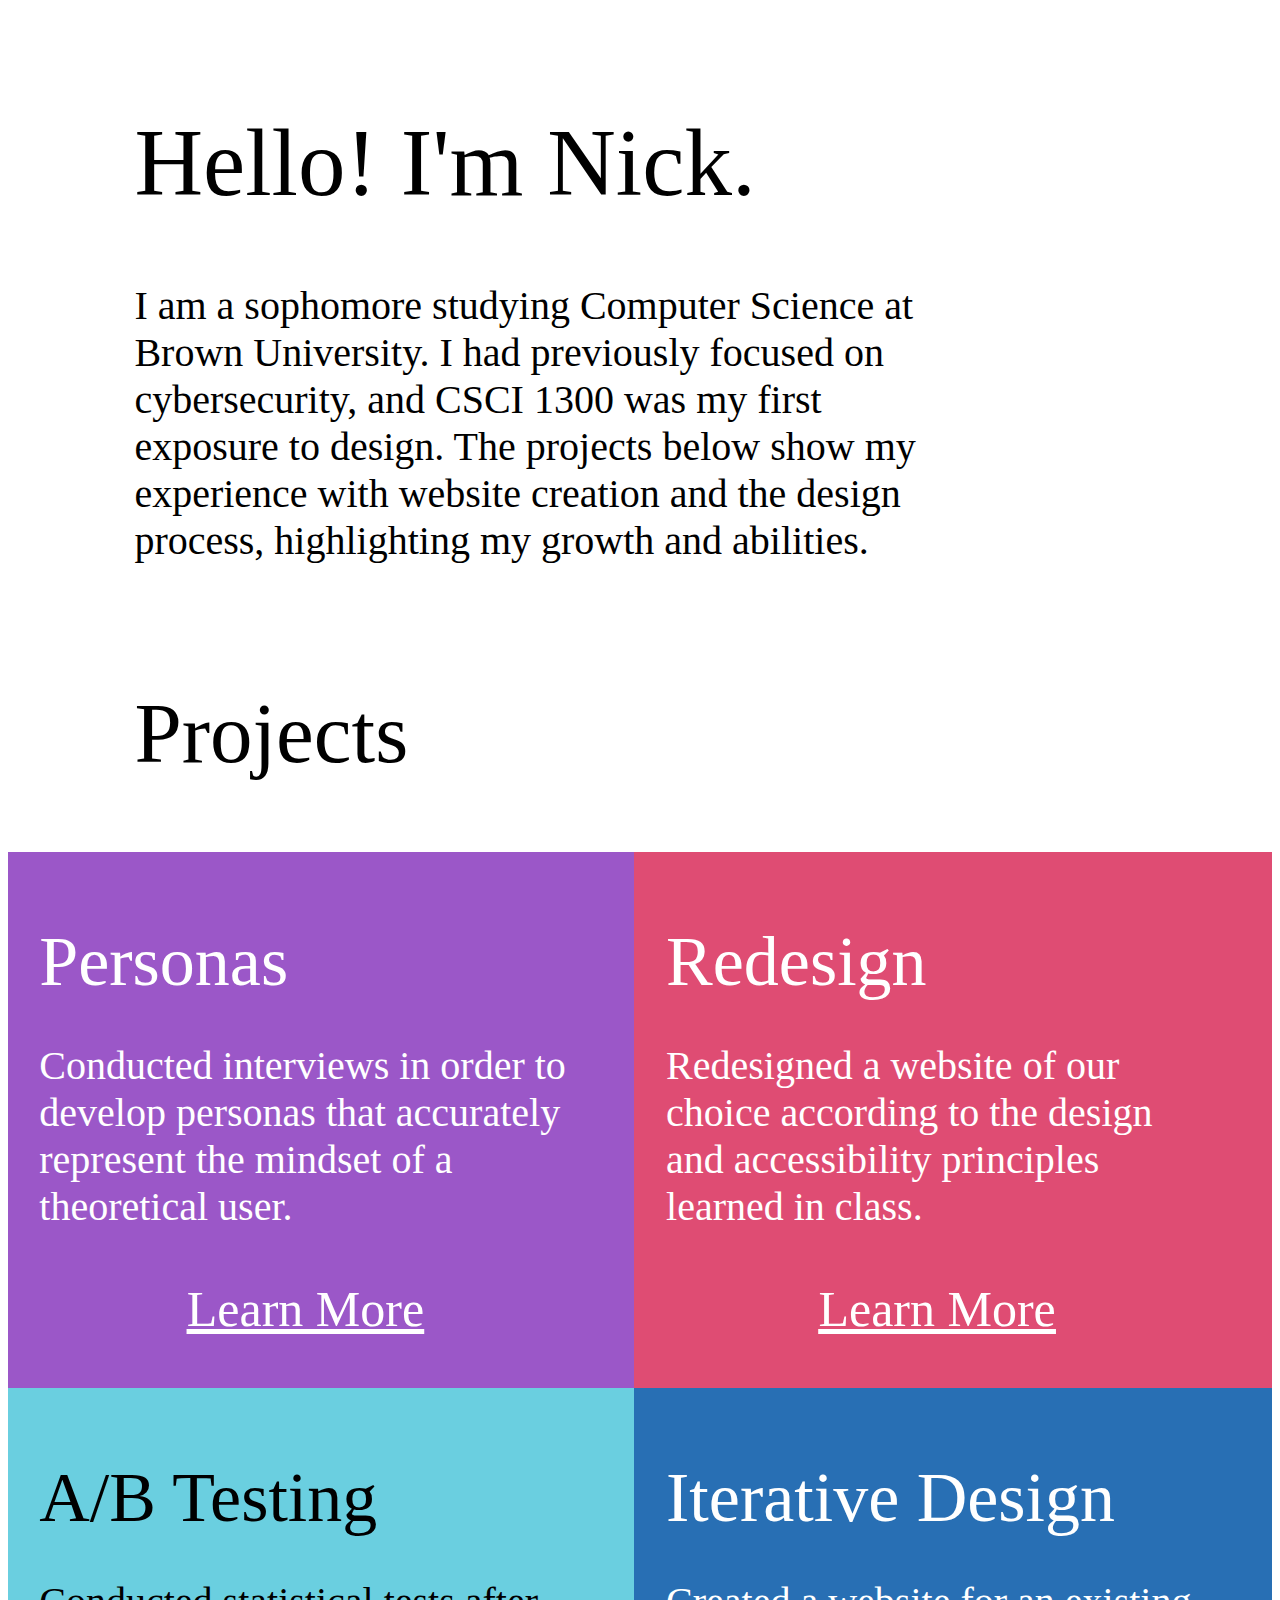
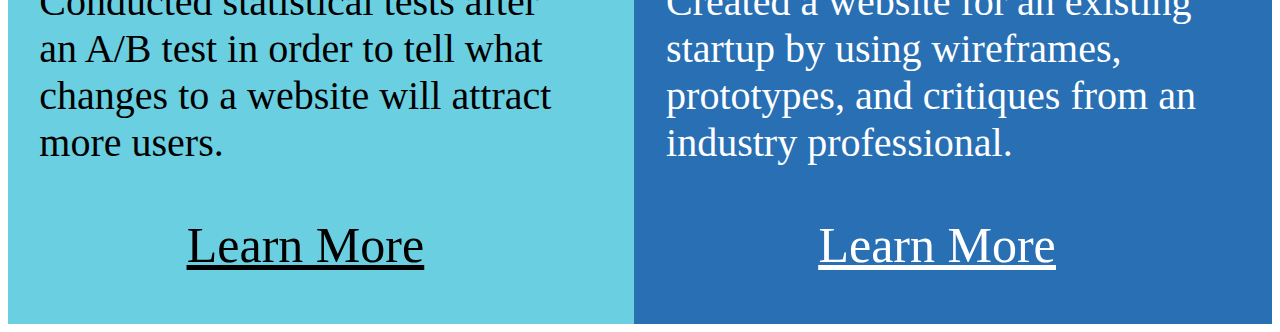
==== index.html @ 731287fe "Completed Project" ====
<!doctype html>

<html>

<head>
  <title>Portfolio</title>
  <link rel="stylesheet" href="css/index.css">
  <!-- TODO: add additional links here! e.g. fonts, icons, more stylesheets, etc. -->
  <meta content="width=device-width, initial-scale=1" name="viewport" />
</head>

<body>
  <div class="About">
    <h1 class="notBold">Hello! I'm Nick.</h1>
    <p> I am a sophomore studying Computer Science at Brown University. I had previously focused on cybersecurity, and
      CSCI 1300 was my first exposure to design. The projects below show my experience with website creation
      and the design process, highlighting my growth and abilities.
    </p>
  </div>
  <h2 class="notBold">Projects</h2>
  <div class="Projects" id="projects">
    <div class="ProjectCard" id="Project1">
      <div class="cardContents">
        <h3 class="notBold whiteText">Personas</h3>
        <p class="whiteText">Conducted interviews in order to develop personas that accurately represent the mindset of
          a
          theoretical user.</p>
        <div class="links">
          <h4 class="notBold"><a class="whiteText" href="personas.html"><u>Learn More</u></a></h4>
        </div>
      </div>
    </div>
    <div class="ProjectCard" id="Project2">
      <div class="cardContents">
        <h3 class="notBold whiteText">Redesign</h3>
        <p class="whiteText">Redesigned a website of our choice according to the design and accessibility principles
          learned in class.</p>
        <div class="links">
          <h4 class="notBold"><a class="whiteText" href="redesign.html"><u>Learn More</u></a></h4>
        </div>
      </div>
    </div>
    <div class="ProjectCard" id="Project3">
      <div class="cardContents">
        <h3 class="notBold">A/B Testing</h3>
        <p>Conducted statistical tests after an A/B test in order to tell what changes to a website will attract more
          users.</p>
        <div class="links">
          <h4 class="notBold"><a class="blackText" href="testing.html"><u>Learn More</u></a></h4>
        </div>
      </div>
    </div>
    <div class="ProjectCard" id="Project4">
      <div class="cardContents">
        <h3 class="notBold whiteText">Iterative Design</h3>
        <p class="whiteText">Created a website for an existing startup by using wireframes, prototypes, and critiques
          from
          an industry professional.</p>
        <div class="links">
          <h4 class="notBold"><a class="whiteText" href="iterative.html"><u>Learn More</u></a></h4>
        </div>
      </div>
    </div>
  </div>

</body>

</html>
---- css/index.css ----
body {
    display: flex;
    flex-direction: column;
    font-family: Georgia, 'Times New Roman', Times, serif;
}

.About{
    margin-left: 10%;
    margin-right: 25%;
}

h1{
    margin-top: 100px;
    font-size: 95px;
}

h2{
    margin-left: 10%;
    margin-right: 25%;
    margin-top: 80px;
    font-size: 85px;
}

h3{
    font-size: 70px;
    margin-bottom: 10px;
}

p{
    font-size: 40px;
}

a{
    font-size: 50px;
}

h4{
    margin-top: 10px;
    margin-bottom: 50px;
}

.links{
    display:flex;
    flex-direction: column;
    text-align: center;
}

.notBold{
    font-weight: normal;
}

.cardContents{
    margin-left: 5%;
    margin-right: 10%;
}

.Projects{
    display: grid;
}

.ProjectCart{
    display: inline-grid;
    width: 50%;
}

.whiteText{
    color: white;
}

.blackText{
    color: black;
}

#Project1{
    grid-column-start: 1;
    grid-column-end: 2;
    grid-row-start: 1;
    grid-row-end: 2;
    background-color: #9B57C8
}

#Project2{
    grid-column-start: 2;
    grid-column-end: 3;
    grid-row-start: 1;
    grid-row-end: 2;
    background-color: #DF4C73;
}

#Project3{
    grid-column-start: 1;
    grid-column-end: 2;
    grid-row-start: 2;
    grid-row-end: 3;
    background-color: #6ACFE0;
}

#Project4{
    grid-column-start: 2;
    grid-column-end: 3;
    grid-row-start: 2;
    grid-row-end: 3;
    background-color: #286FB4;
}
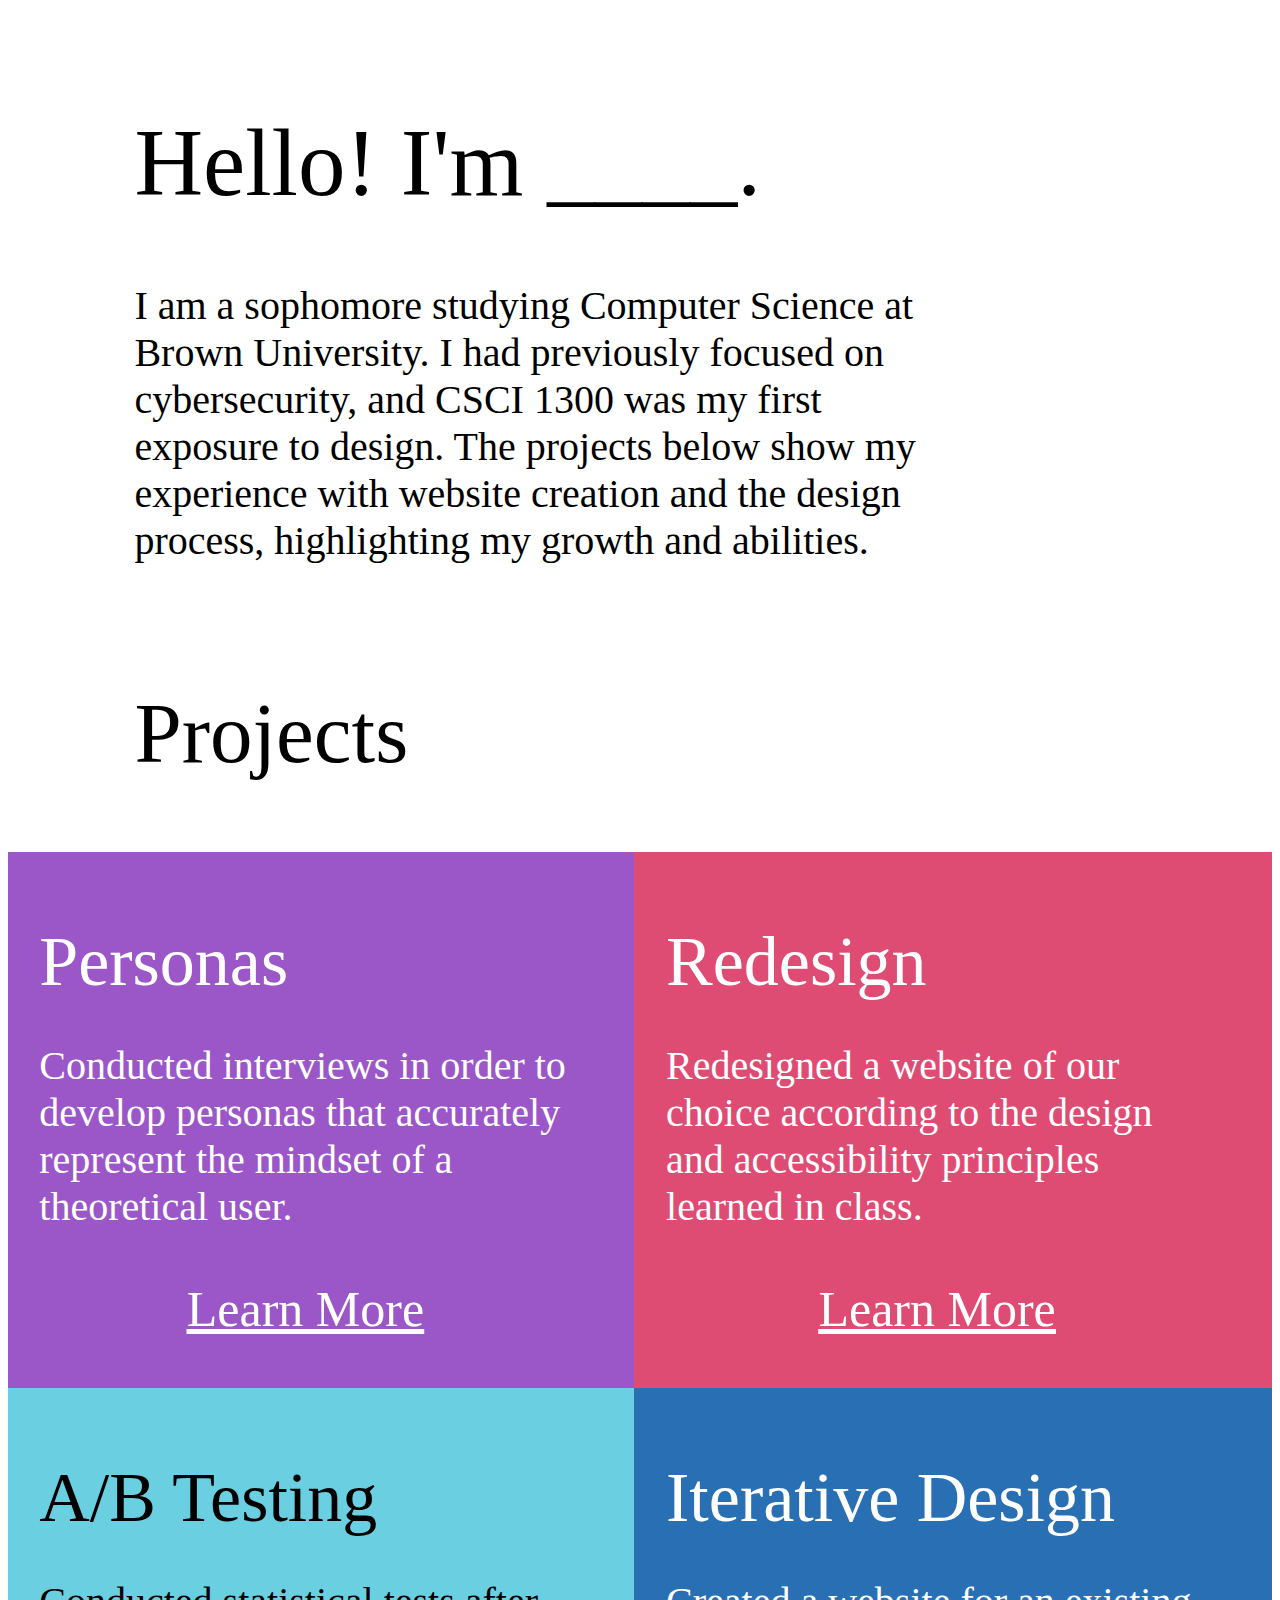
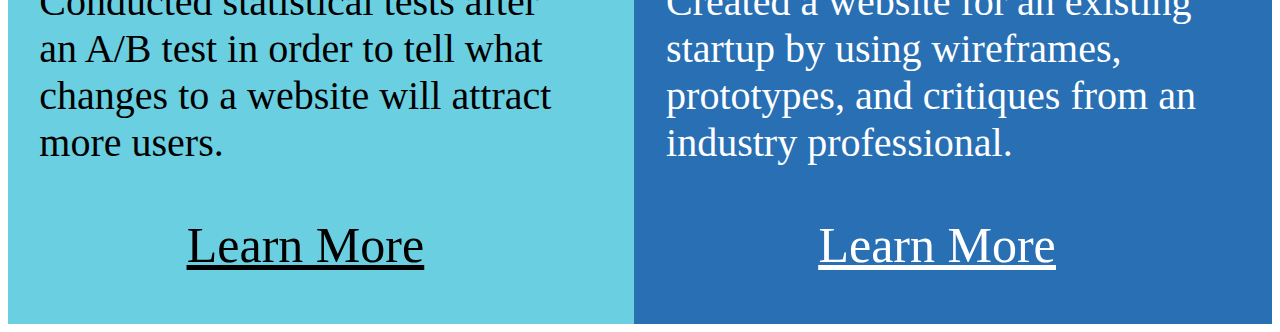
==== commit 17fdf3bd: "Anonymized" ====
--- a/index.html
+++ b/index.html
@@ -11,7 +11,7 @@
 
 <body>
   <div class="About">
-    <h1 class="notBold">Hello! I'm Nick.</h1>
+    <h1 class="notBold">Hello! I'm ____.</h1>
     <p> I am a sophomore studying Computer Science at Brown University. I had previously focused on cybersecurity, and
       CSCI 1300 was my first exposure to design. The projects below show my experience with website creation
       and the design process, highlighting my growth and abilities.
--- a/css/index.css
+++ b/css/index.css
@@ -58,11 +58,6 @@
     display: grid;
 }
 
-.ProjectCart{
-    display: inline-grid;
-    width: 50%;
-}
-
 .whiteText{
     color: white;
 }
@@ -102,3 +97,55 @@
     grid-row-end: 3;
     background-color: #286FB4;
 }
+
+@media screen and (max-width: 1000px) {
+
+    h1{
+        margin-top: 60px;
+        font-size: 60px;
+    }
+
+    p{
+        font-size: 30px;
+    }
+
+    h2{
+        font-size: 55px;
+    }
+
+    h3{
+        font-size: 50px;
+    }
+
+    a{
+        font-size: 40px;
+    }
+
+    #Project1{
+        grid-column-start: 1;
+        grid-column-end: 2;
+        grid-row-start: 1;
+        grid-row-end: 2;
+    }
+
+    #Project2{
+        grid-column-start: 1;
+        grid-column-end: 2;
+        grid-row-start: 2;
+        grid-row-end: 3;
+    }
+
+    #Project3{
+        grid-column-start: 1;
+        grid-column-end: 2;
+        grid-row-start: 3;
+        grid-row-end: 4;
+    }
+
+    #Project4{
+        grid-column-start: 1;
+        grid-column-end: 2;
+        grid-row-start: 4;
+        grid-row-end: 5;
+    }
+}